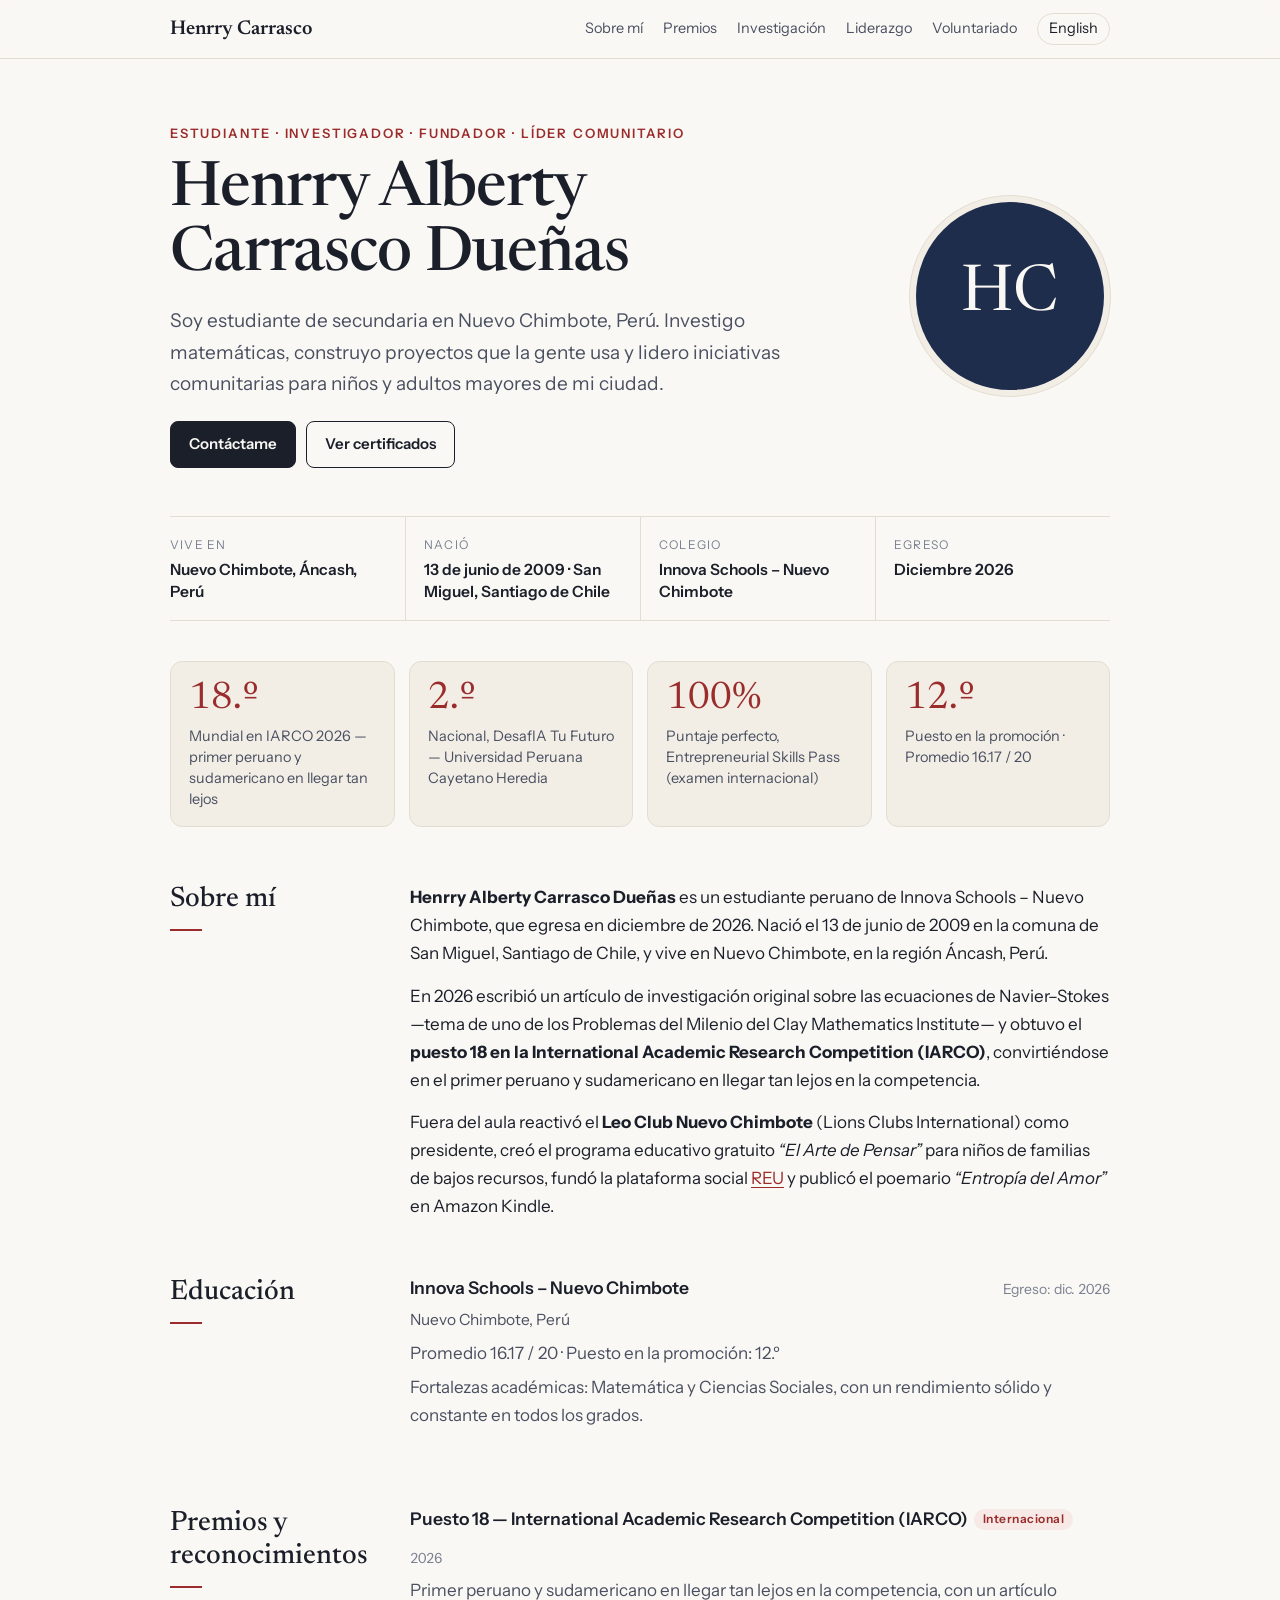
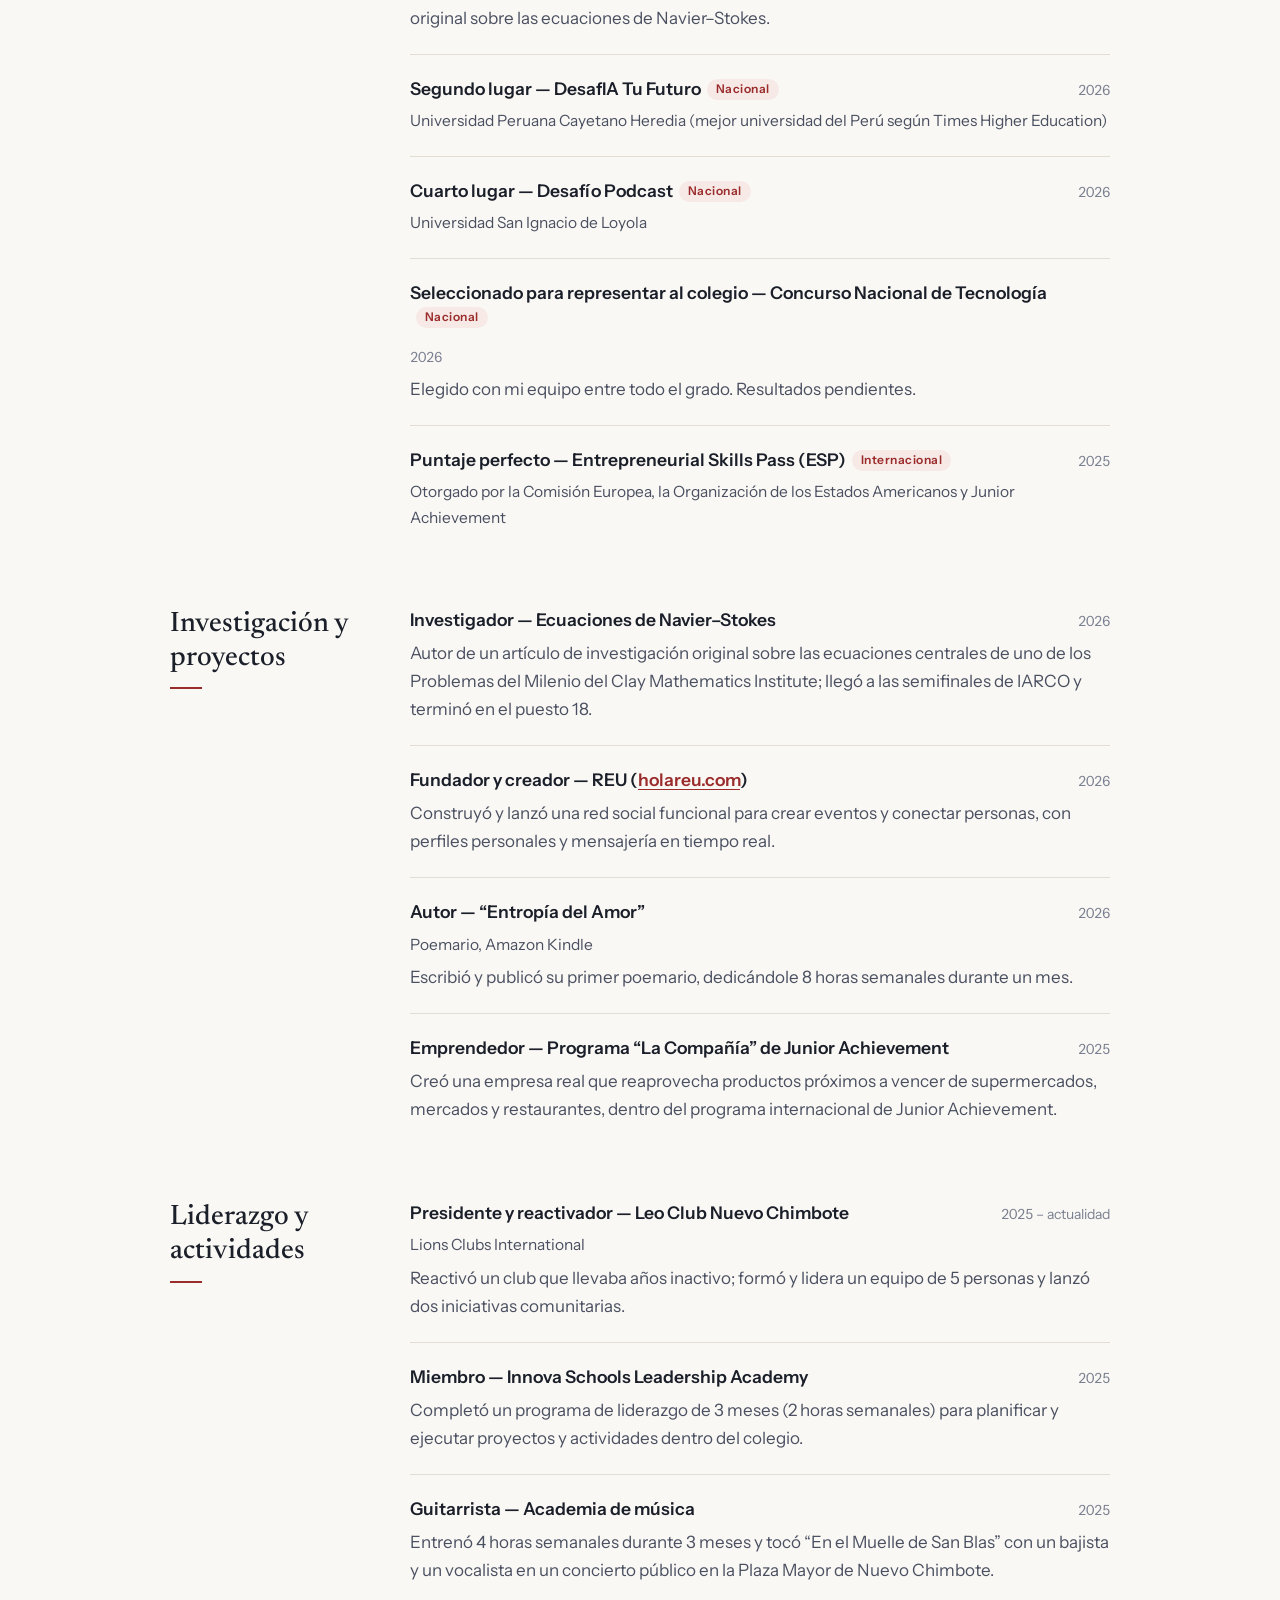
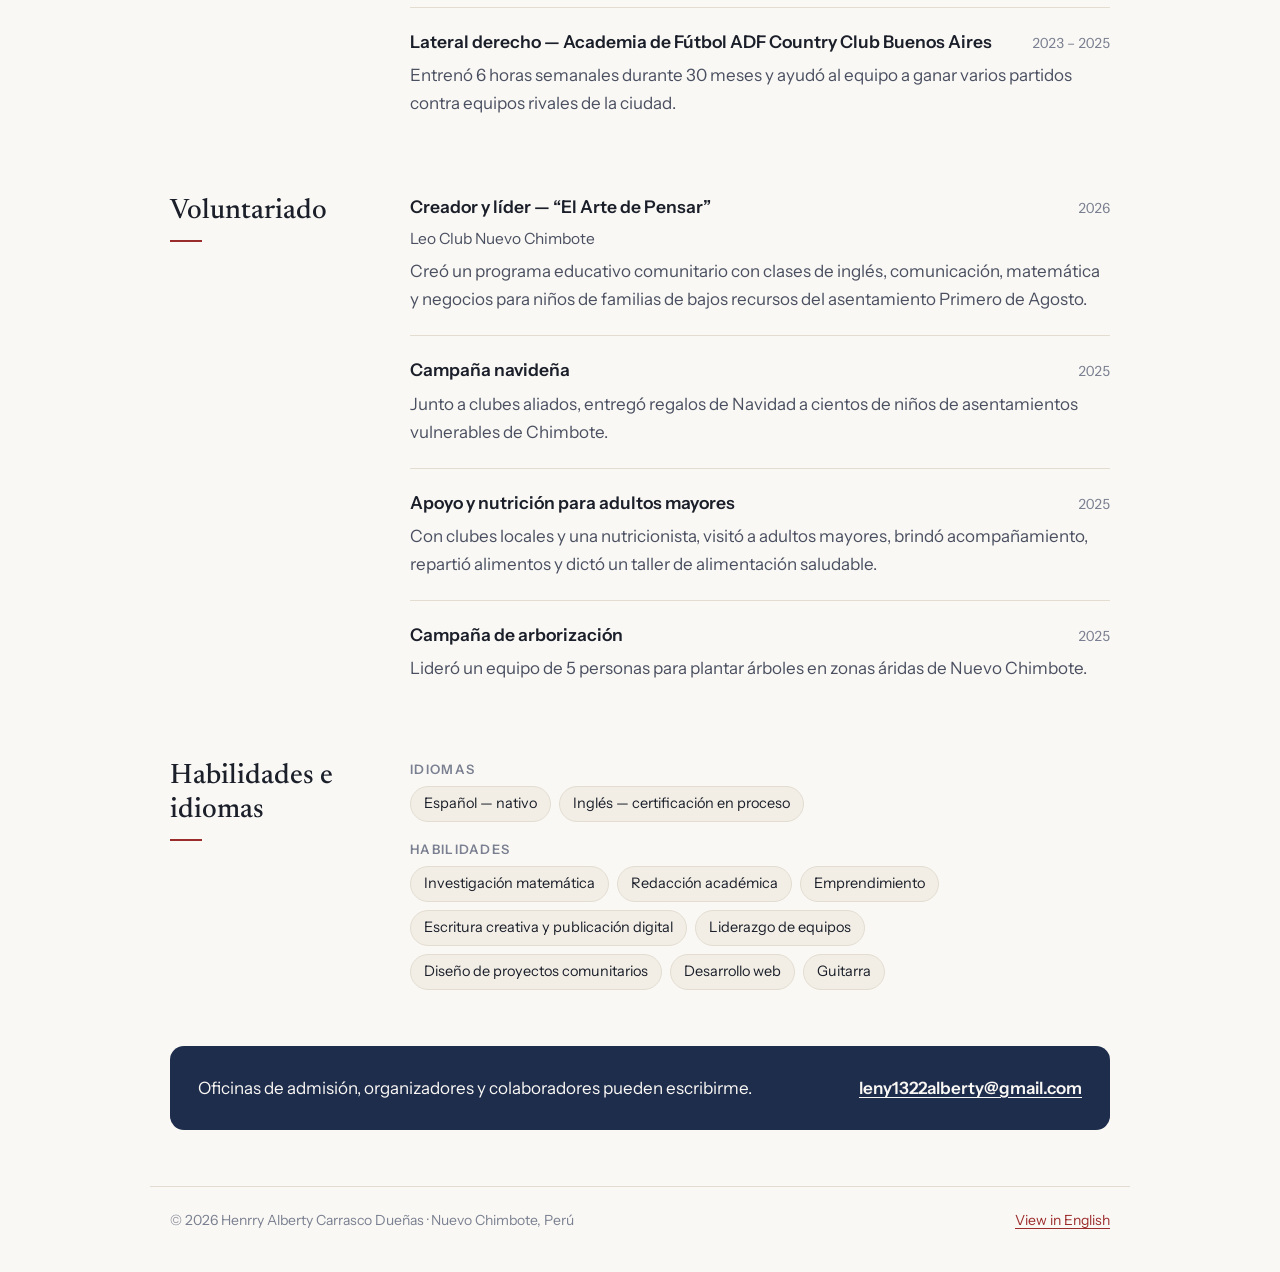
==== es/index.html @ 10cf811c "Add files via upload" ====
<!doctype html>
<html lang="es">
<head>
  <meta charset="utf-8">
  <meta name="viewport" content="width=device-width, initial-scale=1">
  <title>Henrry Carrasco Dueñas — Estudiante investigador, fundador y líder comunitario | Nuevo Chimbote, Perú</title>
  <meta name="description" content="Web oficial de Henrry Alberty Carrasco Dueñas, estudiante de Nuevo Chimbote, Perú: puesto 18 en IARCO 2026, segundo lugar en DesafIA Tu Futuro (UPCH), presidente del Leo Club Nuevo Chimbote, fundador de REU y autor de “Entropía del Amor”.">
  <meta name="author" content="Henrry Alberty Carrasco Dueñas">
  <link rel="canonical" href="https://henrrycarrasco.me/es/">
  <link rel="alternate" hreflang="en" href="https://henrrycarrasco.me/">
  <link rel="alternate" hreflang="es" href="https://henrrycarrasco.me/es/">
  <link rel="alternate" hreflang="x-default" href="https://henrrycarrasco.me/">
  <link rel="icon" href="../favicon.svg" type="image/svg+xml">
  <meta name="theme-color" content="#1f2d4d">

  <meta property="og:type" content="profile">
  <meta property="og:title" content="Henrry Carrasco Dueñas">
  <meta property="og:description" content="Estudiante investigador, fundador y líder comunitario de Nuevo Chimbote, Perú.">
  <meta property="og:url" content="https://henrrycarrasco.me/es/">
  <meta property="og:locale" content="es_PE">
  <meta property="og:locale:alternate" content="en_US">
  <meta property="profile:first_name" content="Henrry">
  <meta property="profile:last_name" content="Carrasco Dueñas">
  <meta name="twitter:card" content="summary">

  <link rel="preconnect" href="https://fonts.googleapis.com">
  <link rel="preconnect" href="https://fonts.gstatic.com" crossorigin>
  <link href="https://fonts.googleapis.com/css2?family=Instrument+Sans:wght@400;600&family=Newsreader:opsz,wght@6..72,400;6..72,500;6..72,600&display=swap" rel="stylesheet">
  <link rel="stylesheet" href="../styles.css">

  <script type="application/ld+json">
  {
    "@context": "https://schema.org",
    "@type": "ProfilePage",
    "url": "https://henrrycarrasco.me/es/",
    "inLanguage": "es",
    "mainEntity": { "@id": "https://henrrycarrasco.me/#person" }
  }
  </script>
</head>
<body>

<header class="topbar">
  <div class="wrap">
    <a class="brand" href="#top">Henrry Carrasco</a>
    <nav class="nav" aria-label="Secciones">
      <a class="sec" href="#sobre-mi">Sobre mí</a>
      <a class="sec" href="#premios">Premios</a>
      <a class="sec" href="#investigacion">Investigación</a>
      <a class="sec" href="#liderazgo">Liderazgo</a>
      <a class="sec" href="#servicio">Voluntariado</a>
      <a class="lang" href="../" hreflang="en" lang="en">English</a>
    </nav>
  </div>
</header>

<main id="top">
  <div class="wrap">

    <section class="hero">
      <div class="hero-grid">
        <div>
          <p class="eyebrow">Estudiante · Investigador · Fundador · Líder comunitario</p>
          <h1>Henrry Alberty Carrasco&nbsp;Dueñas</h1>
          <p class="lede">Soy estudiante de secundaria en Nuevo Chimbote, Perú. Investigo matemáticas, construyo proyectos que la gente usa y lidero iniciativas comunitarias para niños y adultos mayores de mi ciudad.</p>
          <div class="cta">
            <a class="btn primary" href="mailto:leny1322alberty@gmail.com">Contáctame</a>
            <a class="btn" href="https://drive.google.com/drive/folders/1dyShgl2RvYfuee-PFM-ippFlacU6unIr?usp=sharing" target="_blank" rel="noopener">Ver certificados</a>
          </div>
        </div>
        <div class="portrait" aria-hidden="true">HC</div>
      </div>
    </section>

    <dl class="facts">
      <div class="fact"><dt>Vive en</dt><dd>Nuevo Chimbote, Áncash, Perú</dd></div>
      <div class="fact"><dt>Nació</dt><dd>13 de junio de 2009 · San Miguel, Santiago de Chile</dd></div>
      <div class="fact"><dt>Colegio</dt><dd>Innova Schools – Nuevo Chimbote</dd></div>
      <div class="fact"><dt>Egreso</dt><dd>Diciembre 2026</dd></div>
    </dl>

    <div class="highlights">
      <div class="hl"><div class="num">18.º</div><p>Mundial en IARCO 2026 — primer peruano y sudamericano en llegar tan lejos</p></div>
      <div class="hl"><div class="num">2.º</div><p>Nacional, DesafIA Tu Futuro — Universidad Peruana Cayetano Heredia</p></div>
      <div class="hl"><div class="num">100%</div><p>Puntaje perfecto, Entrepreneurial Skills Pass (examen internacional)</p></div>
      <div class="hl"><div class="num">12.º</div><p>Puesto en la promoción · Promedio 16.17 / 20</p></div>
    </div>

    <section class="block" id="sobre-mi">
      <div class="block-head">
        <h2>Sobre mí</h2>
        <div class="about">
          <p><strong>Henrry Alberty Carrasco Dueñas</strong> es un estudiante peruano de Innova Schools – Nuevo Chimbote, que egresa en diciembre de 2026. Nació el 13 de junio de 2009 en la comuna de San Miguel, Santiago de Chile, y vive en Nuevo Chimbote, en la región Áncash, Perú.</p>
          <p>En 2026 escribió un artículo de investigación original sobre las ecuaciones de Navier–Stokes —tema de uno de los Problemas del Milenio del Clay Mathematics Institute— y obtuvo el <strong>puesto 18 en la International Academic Research Competition (IARCO)</strong>, convirtiéndose en el primer peruano y sudamericano en llegar tan lejos en la competencia.</p>
          <p>Fuera del aula reactivó el <strong>Leo Club Nuevo Chimbote</strong> (Lions Clubs International) como presidente, creó el programa educativo gratuito <em>“El Arte de Pensar”</em> para niños de familias de bajos recursos, fundó la plataforma social <a href="https://holareu.com" target="_blank" rel="noopener">REU</a> y publicó el poemario <em>“Entropía del Amor”</em> en Amazon Kindle.</p>
        </div>
      </div>
    </section>

    <section class="block" id="educacion">
      <div class="block-head">
        <h2>Educación</h2>
        <ul class="items">
          <li class="item">
            <div class="item-top"><h3>Innova Schools – Nuevo Chimbote</h3><span class="when">Egreso: dic. 2026</span></div>
            <p class="org">Nuevo Chimbote, Perú</p>
            <p>Promedio 16.17 / 20 · Puesto en la promoción: 12.º</p>
            <p>Fortalezas académicas: Matemática y Ciencias Sociales, con un rendimiento sólido y constante en todos los grados.</p>
          </li>
        </ul>
      </div>
    </section>

    <section class="block" id="premios">
      <div class="block-head">
        <h2>Premios y reconocimientos</h2>
        <ul class="items">
          <li class="item">
            <div class="item-top"><h3>Puesto 18 — International Academic Research Competition (IARCO)<span class="tag">Internacional</span></h3><span class="when">2026</span></div>
            <p>Primer peruano y sudamericano en llegar tan lejos en la competencia, con un artículo original sobre las ecuaciones de Navier–Stokes.</p>
          </li>
          <li class="item">
            <div class="item-top"><h3>Segundo lugar — DesafIA Tu Futuro<span class="tag">Nacional</span></h3><span class="when">2026</span></div>
            <p class="org">Universidad Peruana Cayetano Heredia (mejor universidad del Perú según Times Higher Education)</p>
          </li>
          <li class="item">
            <div class="item-top"><h3>Cuarto lugar — Desafío Podcast<span class="tag">Nacional</span></h3><span class="when">2026</span></div>
            <p class="org">Universidad San Ignacio de Loyola</p>
          </li>
          <li class="item">
            <div class="item-top"><h3>Seleccionado para representar al colegio — Concurso Nacional de Tecnología<span class="tag">Nacional</span></h3><span class="when">2026</span></div>
            <p>Elegido con mi equipo entre todo el grado. Resultados pendientes.</p>
          </li>
          <li class="item">
            <div class="item-top"><h3>Puntaje perfecto — Entrepreneurial Skills Pass (ESP)<span class="tag">Internacional</span></h3><span class="when">2025</span></div>
            <p class="org">Otorgado por la Comisión Europea, la Organización de los Estados Americanos y Junior Achievement</p>
          </li>
        </ul>
      </div>
    </section>

    <section class="block" id="investigacion">
      <div class="block-head">
        <h2>Investigación y proyectos</h2>
        <ul class="items">
          <li class="item">
            <div class="item-top"><h3>Investigador — Ecuaciones de Navier–Stokes</h3><span class="when">2026</span></div>
            <p>Autor de un artículo de investigación original sobre las ecuaciones centrales de uno de los Problemas del Milenio del Clay Mathematics Institute; llegó a las semifinales de IARCO y terminó en el puesto 18.</p>
          </li>
          <li class="item">
            <div class="item-top"><h3>Fundador y creador — REU (<a href="https://holareu.com" target="_blank" rel="noopener">holareu.com</a>)</h3><span class="when">2026</span></div>
            <p>Construyó y lanzó una red social funcional para crear eventos y conectar personas, con perfiles personales y mensajería en tiempo real.</p>
          </li>
          <li class="item">
            <div class="item-top"><h3>Autor — “Entropía del Amor”</h3><span class="when">2026</span></div>
            <p class="org">Poemario, Amazon Kindle</p>
            <p>Escribió y publicó su primer poemario, dedicándole 8 horas semanales durante un mes.</p>
          </li>
          <li class="item">
            <div class="item-top"><h3>Emprendedor — Programa “La Compañía” de Junior Achievement</h3><span class="when">2025</span></div>
            <p>Creó una empresa real que reaprovecha productos próximos a vencer de supermercados, mercados y restaurantes, dentro del programa internacional de Junior Achievement.</p>
          </li>
        </ul>
      </div>
    </section>

    <section class="block" id="liderazgo">
      <div class="block-head">
        <h2>Liderazgo y actividades</h2>
        <ul class="items">
          <li class="item">
            <div class="item-top"><h3>Presidente y reactivador — Leo Club Nuevo Chimbote</h3><span class="when">2025 – actualidad</span></div>
            <p class="org">Lions Clubs International</p>
            <p>Reactivó un club que llevaba años inactivo; formó y lidera un equipo de 5 personas y lanzó dos iniciativas comunitarias.</p>
          </li>
          <li class="item">
            <div class="item-top"><h3>Miembro — Innova Schools Leadership Academy</h3><span class="when">2025</span></div>
            <p>Completó un programa de liderazgo de 3 meses (2 horas semanales) para planificar y ejecutar proyectos y actividades dentro del colegio.</p>
          </li>
          <li class="item">
            <div class="item-top"><h3>Guitarrista — Academia de música</h3><span class="when">2025</span></div>
            <p>Entrenó 4 horas semanales durante 3 meses y tocó “En el Muelle de San Blas” con un bajista y un vocalista en un concierto público en la Plaza Mayor de Nuevo Chimbote.</p>
          </li>
          <li class="item">
            <div class="item-top"><h3>Lateral derecho — Academia de Fútbol ADF Country Club Buenos Aires</h3><span class="when">2023 – 2025</span></div>
            <p>Entrenó 6 horas semanales durante 30 meses y ayudó al equipo a ganar varios partidos contra equipos rivales de la ciudad.</p>
          </li>
        </ul>
      </div>
    </section>

    <section class="block" id="servicio">
      <div class="block-head">
        <h2>Voluntariado</h2>
        <ul class="items">
          <li class="item">
            <div class="item-top"><h3>Creador y líder — “El Arte de Pensar”</h3><span class="when">2026</span></div>
            <p class="org">Leo Club Nuevo Chimbote</p>
            <p>Creó un programa educativo comunitario con clases de inglés, comunicación, matemática y negocios para niños de familias de bajos recursos del asentamiento Primero de Agosto.</p>
          </li>
          <li class="item">
            <div class="item-top"><h3>Campaña navideña</h3><span class="when">2025</span></div>
            <p>Junto a clubes aliados, entregó regalos de Navidad a cientos de niños de asentamientos vulnerables de Chimbote.</p>
          </li>
          <li class="item">
            <div class="item-top"><h3>Apoyo y nutrición para adultos mayores</h3><span class="when">2025</span></div>
            <p>Con clubes locales y una nutricionista, visitó a adultos mayores, brindó acompañamiento, repartió alimentos y dictó un taller de alimentación saludable.</p>
          </li>
          <li class="item">
            <div class="item-top"><h3>Campaña de arborización</h3><span class="when">2025</span></div>
            <p>Lideró un equipo de 5 personas para plantar árboles en zonas áridas de Nuevo Chimbote.</p>
          </li>
        </ul>
      </div>
    </section>

    <section class="block" id="habilidades">
      <div class="block-head">
        <h2>Habilidades e idiomas</h2>
        <div class="skills">
          <div>
            <h3>Idiomas</h3>
            <ul class="chips"><li>Español — nativo</li><li>Inglés — certificación en proceso</li></ul>
          </div>
          <div>
            <h3>Habilidades</h3>
            <ul class="chips">
              <li>Investigación matemática</li><li>Redacción académica</li><li>Emprendimiento</li>
              <li>Escritura creativa y publicación digital</li><li>Liderazgo de equipos</li>
              <li>Diseño de proyectos comunitarios</li><li>Desarrollo web</li><li>Guitarra</li>
            </ul>
          </div>
        </div>
      </div>
    </section>

    <section class="block" id="contacto">
      <div class="contact-card">
        <p>Oficinas de admisión, organizadores y colaboradores pueden escribirme.</p>
        <a href="mailto:leny1322alberty@gmail.com">leny1322alberty@gmail.com</a>
      </div>
    </section>

  </div>
</main>

<footer>
  <div class="wrap">
    <span>© 2026 Henrry Alberty Carrasco Dueñas · Nuevo Chimbote, Perú</span>
    <a href="../" hreflang="en" lang="en">View in English</a>
  </div>
</footer>

</body>
</html>
---- styles.css ----
/* ===== Henrry Carrasco — personal site ===== */
:root {
  --paper: #faf8f4;
  --paper-2: #f2eee6;
  --ink: #1b1f2a;
  --ink-2: #4a5061;
  --ink-3: #7a8091;
  --line: #e3ddd1;
  --accent: #9b2c2c;      /* rojo peruano sobrio */
  --accent-soft: #f6e9e6;
  --navy: #1f2d4d;
  --serif: "Newsreader", Georgia, "Times New Roman", serif;
  --sans: "Instrument Sans", system-ui, -apple-system, "Segoe UI", Roboto, sans-serif;
  --max: 980px;
}

@media (prefers-color-scheme: dark) {
  :root {
    --paper: #14161c;
    --paper-2: #1b1e26;
    --ink: #eceae5;
    --ink-2: #b9bcc6;
    --ink-3: #8a8f9c;
    --line: #2c303b;
    --accent: #e08a7c;
    --accent-soft: #2a1f1f;
    --navy: #c9d3ea;
  }
}

*, *::before, *::after { box-sizing: border-box; }
html { scroll-behavior: smooth; -webkit-text-size-adjust: 100%; }
body {
  margin: 0;
  background: var(--paper);
  color: var(--ink);
  font-family: var(--sans);
  font-size: 17px;
  line-height: 1.65;
}
a { color: var(--accent); text-underline-offset: 3px; }
a:hover { text-decoration-thickness: 2px; }
img { max-width: 100%; display: block; }

.wrap { max-width: var(--max); margin: 0 auto; padding: 0 20px; }

/* ---------- top bar ---------- */
.topbar {
  position: sticky; top: 0; z-index: 10;
  background: color-mix(in srgb, var(--paper) 88%, transparent);
  backdrop-filter: saturate(140%) blur(8px);
  border-bottom: 1px solid var(--line);
}
.topbar .wrap { display: flex; align-items: center; justify-content: space-between; gap: 16px; height: 58px; }
.brand { font-family: var(--serif); font-size: 20px; color: var(--ink); text-decoration: none; font-weight: 600; white-space: nowrap; }
.nav { display: flex; gap: 20px; align-items: center; font-size: 14.5px; }
.nav a { color: var(--ink-2); text-decoration: none; }
.nav a:hover { color: var(--accent); }
.nav .lang { border: 1px solid var(--line); border-radius: 999px; padding: 3px 11px; color: var(--ink); }
@media (max-width: 760px) { .nav .sec { display: none; } }

/* ---------- hero ---------- */
.hero { padding: 64px 0 40px; }
.hero-grid { display: grid; grid-template-columns: 1fr 200px; gap: 40px; align-items: center; }
.eyebrow { font-size: 13px; letter-spacing: .14em; text-transform: uppercase; color: var(--accent); font-weight: 600; margin: 0 0 14px; }
h1 {
  font-family: var(--serif); font-weight: 500;
  font-size: clamp(38px, 6.4vw, 62px); line-height: 1.04;
  margin: 0 0 18px; letter-spacing: -0.015em;
}
.lede { font-size: 19px; color: var(--ink-2); max-width: 36em; margin: 0 0 22px; }
.portrait {
  width: 200px; height: 200px; border-radius: 50%;
  background: var(--navy); color: var(--paper);
  display: grid; place-items: center;
  font-family: var(--serif); font-size: 64px; letter-spacing: .02em;
  overflow: hidden; border: 6px solid var(--paper-2);
  box-shadow: 0 0 0 1px var(--line);
}
.portrait img { width: 100%; height: 100%; object-fit: cover; }
.cta { display: flex; flex-wrap: wrap; gap: 10px; }
.btn {
  display: inline-flex; align-items: center; gap: 8px;
  padding: 10px 18px; border-radius: 8px; font-size: 15px; font-weight: 600;
  text-decoration: none; border: 1px solid var(--ink); color: var(--ink);
}
.btn.primary { background: var(--ink); color: var(--paper); }
.btn:hover { text-decoration: none; opacity: .88; }
@media (max-width: 760px) {
  .hero { padding: 36px 0 24px; }
  .hero-grid { grid-template-columns: 1fr; gap: 24px; }
  .portrait { width: 120px; height: 120px; font-size: 40px; order: -1; }
}

/* ---------- facts strip ---------- */
.facts {
  display: grid; grid-template-columns: repeat(4, 1fr);
  border-top: 1px solid var(--line); border-bottom: 1px solid var(--line);
  margin: 8px 0 0;
}
.fact { padding: 18px 16px 18px 0; }
.fact + .fact { padding-left: 18px; border-left: 1px solid var(--line); }
.fact dt { font-size: 12px; letter-spacing: .1em; text-transform: uppercase; color: var(--ink-3); margin-bottom: 4px; }
.fact dd { margin: 0; font-weight: 600; font-size: 15.5px; line-height: 1.4; }
@media (max-width: 760px) {
  .facts { grid-template-columns: 1fr 1fr; }
  .fact:nth-child(3) { padding-left: 0; border-left: 0; }
  .fact:nth-child(n+3) { border-top: 1px solid var(--line); }
}

/* ---------- highlights ---------- */
.highlights { display: grid; grid-template-columns: repeat(4, 1fr); gap: 14px; margin: 40px 0 8px; }
.hl {
  background: var(--paper-2); border: 1px solid var(--line); border-radius: 12px;
  padding: 18px 18px 16px;
}
.hl .num { font-family: var(--serif); font-size: 38px; line-height: 1; color: var(--accent); margin-bottom: 8px; }
.hl p { margin: 0; font-size: 14.5px; color: var(--ink-2); line-height: 1.45; }
@media (max-width: 760px) { .highlights { grid-template-columns: 1fr 1fr; } }

/* ---------- sections ---------- */
section.block { padding: 48px 0 8px; scroll-margin-top: 70px; }
.block-head { display: grid; grid-template-columns: 200px 1fr; gap: 40px; }
h2 {
  font-family: var(--serif); font-weight: 500; font-size: 28px; line-height: 1.2;
  margin: 0; position: relative;
}
h2::after { content: ""; display: block; width: 32px; height: 2px; background: var(--accent); margin-top: 12px; }
@media (max-width: 760px) {
  section.block { padding-top: 36px; }
  .block-head { grid-template-columns: 1fr; gap: 18px; }
}

.about p { margin: 0 0 14px; color: var(--ink); }
.about p:last-child { margin-bottom: 0; }

.items { list-style: none; margin: 0; padding: 0; }
.item { padding: 0 0 22px; margin: 0 0 22px; border-bottom: 1px solid var(--line); }
.item:last-child { border-bottom: 0; margin-bottom: 0; }
.item-top { display: flex; justify-content: space-between; gap: 16px; align-items: baseline; flex-wrap: wrap; }
h3 { font-size: 17.5px; margin: 0; font-weight: 600; line-height: 1.4; }
.when { font-size: 14px; color: var(--ink-3); white-space: nowrap; font-variant-numeric: tabular-nums; }
.org { color: var(--ink-2); font-size: 15.5px; margin: 2px 0 6px; }
.item p { margin: 6px 0 0; color: var(--ink-2); }
.tag {
  display: inline-block; font-size: 12px; font-weight: 600; letter-spacing: .04em;
  padding: 2px 9px; border-radius: 999px; background: var(--accent-soft); color: var(--accent);
  margin-left: 6px; vertical-align: 2px;
}

.skills { display: grid; gap: 18px; }
.skills h3 { font-size: 13px; letter-spacing: .1em; text-transform: uppercase; color: var(--ink-3); font-weight: 600; margin-bottom: 8px; }
.chips { display: flex; flex-wrap: wrap; gap: 8px; margin: 0; padding: 0; list-style: none; }
.chips li { border: 1px solid var(--line); border-radius: 999px; padding: 5px 13px; font-size: 14.5px; background: var(--paper-2); }

/* ---------- contact / footer ---------- */
.contact-card {
  background: var(--navy); color: var(--paper); border-radius: 14px;
  padding: 28px; display: flex; justify-content: space-between; align-items: center; gap: 20px; flex-wrap: wrap;
}
.contact-card p { margin: 0; font-size: 17px; }
.contact-card a { color: var(--paper); font-weight: 600; }
@media (prefers-color-scheme: dark) {
  .contact-card { background: var(--paper-2); color: var(--ink); border: 1px solid var(--line); }
  .contact-card a { color: var(--accent); }
}

footer { padding: 48px 0 40px; color: var(--ink-3); font-size: 14px; }
footer .wrap { display: flex; justify-content: space-between; gap: 16px; flex-wrap: wrap; border-top: 1px solid var(--line); padding-top: 22px; }

@media print {
  .topbar, .cta, footer { display: none; }
  body { background: #fff; color: #000; font-size: 12pt; }
  section.block { padding-top: 18px; break-inside: avoid; }
}
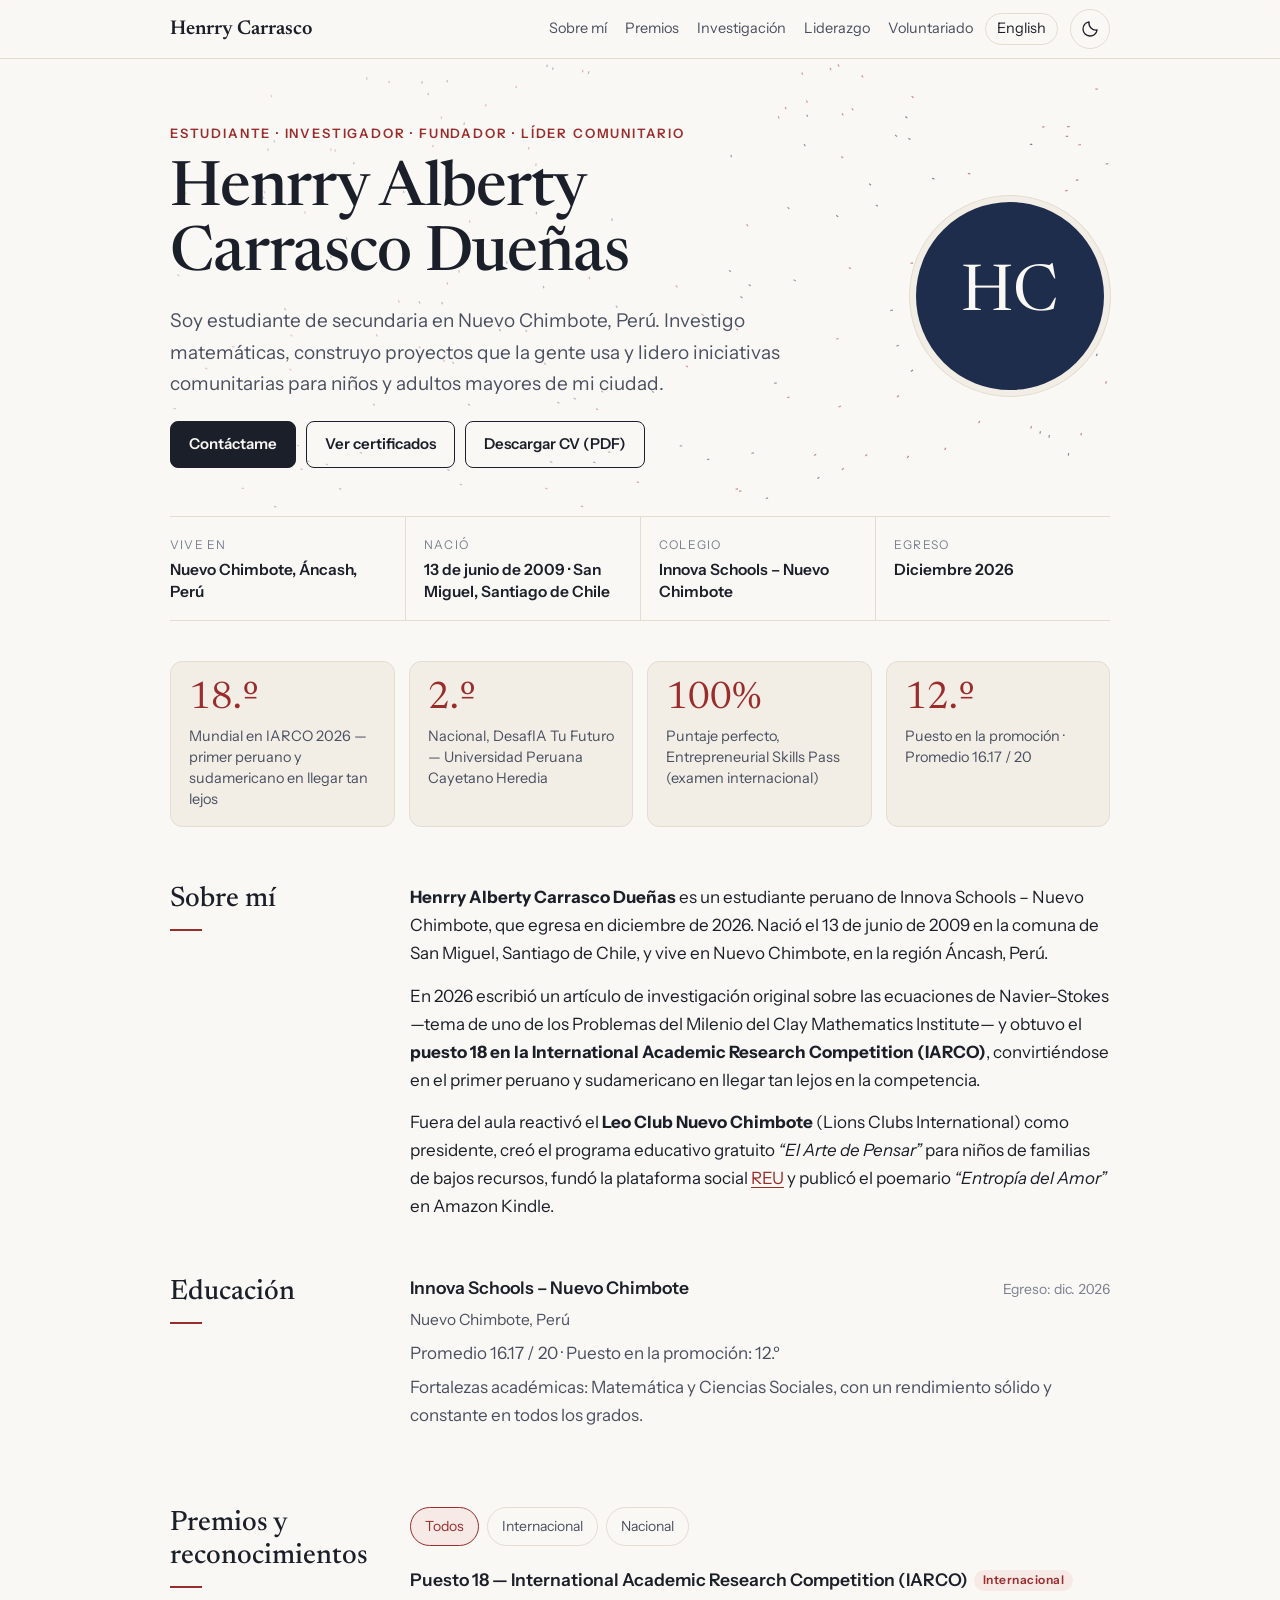
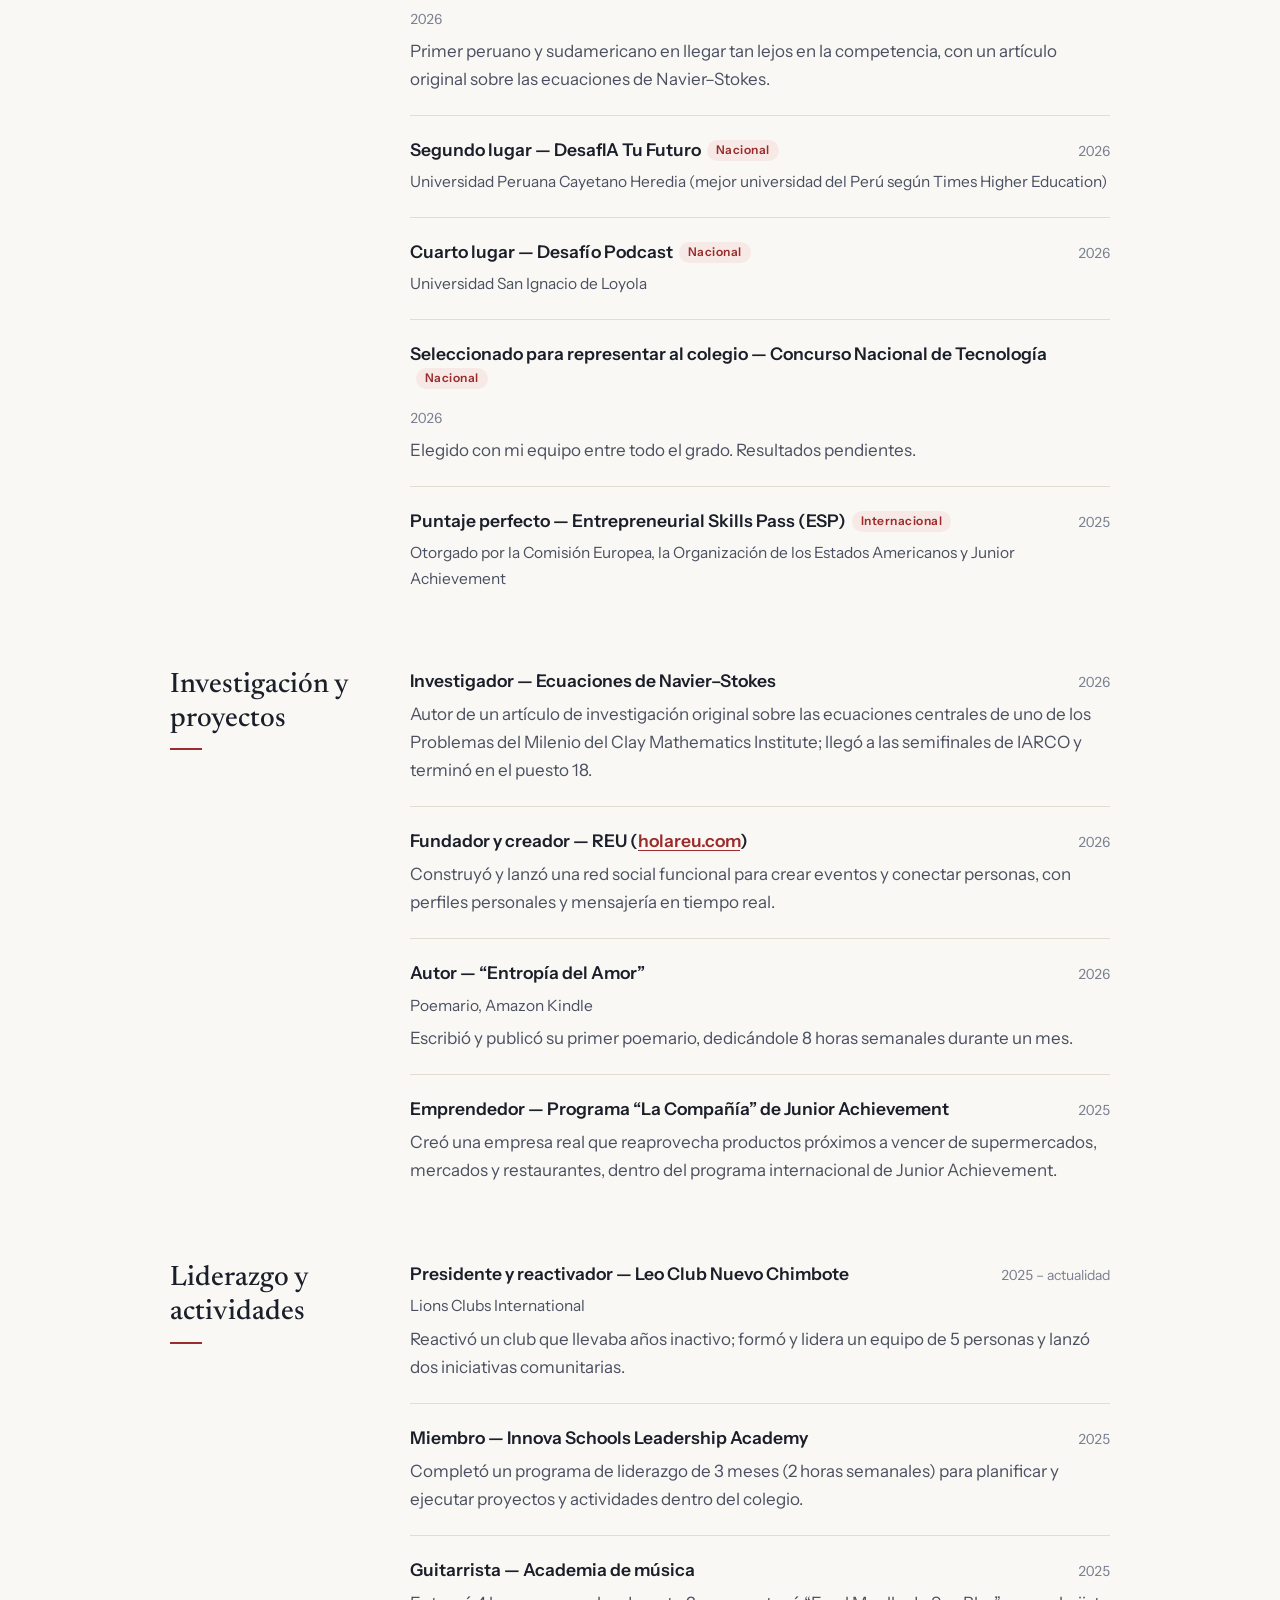
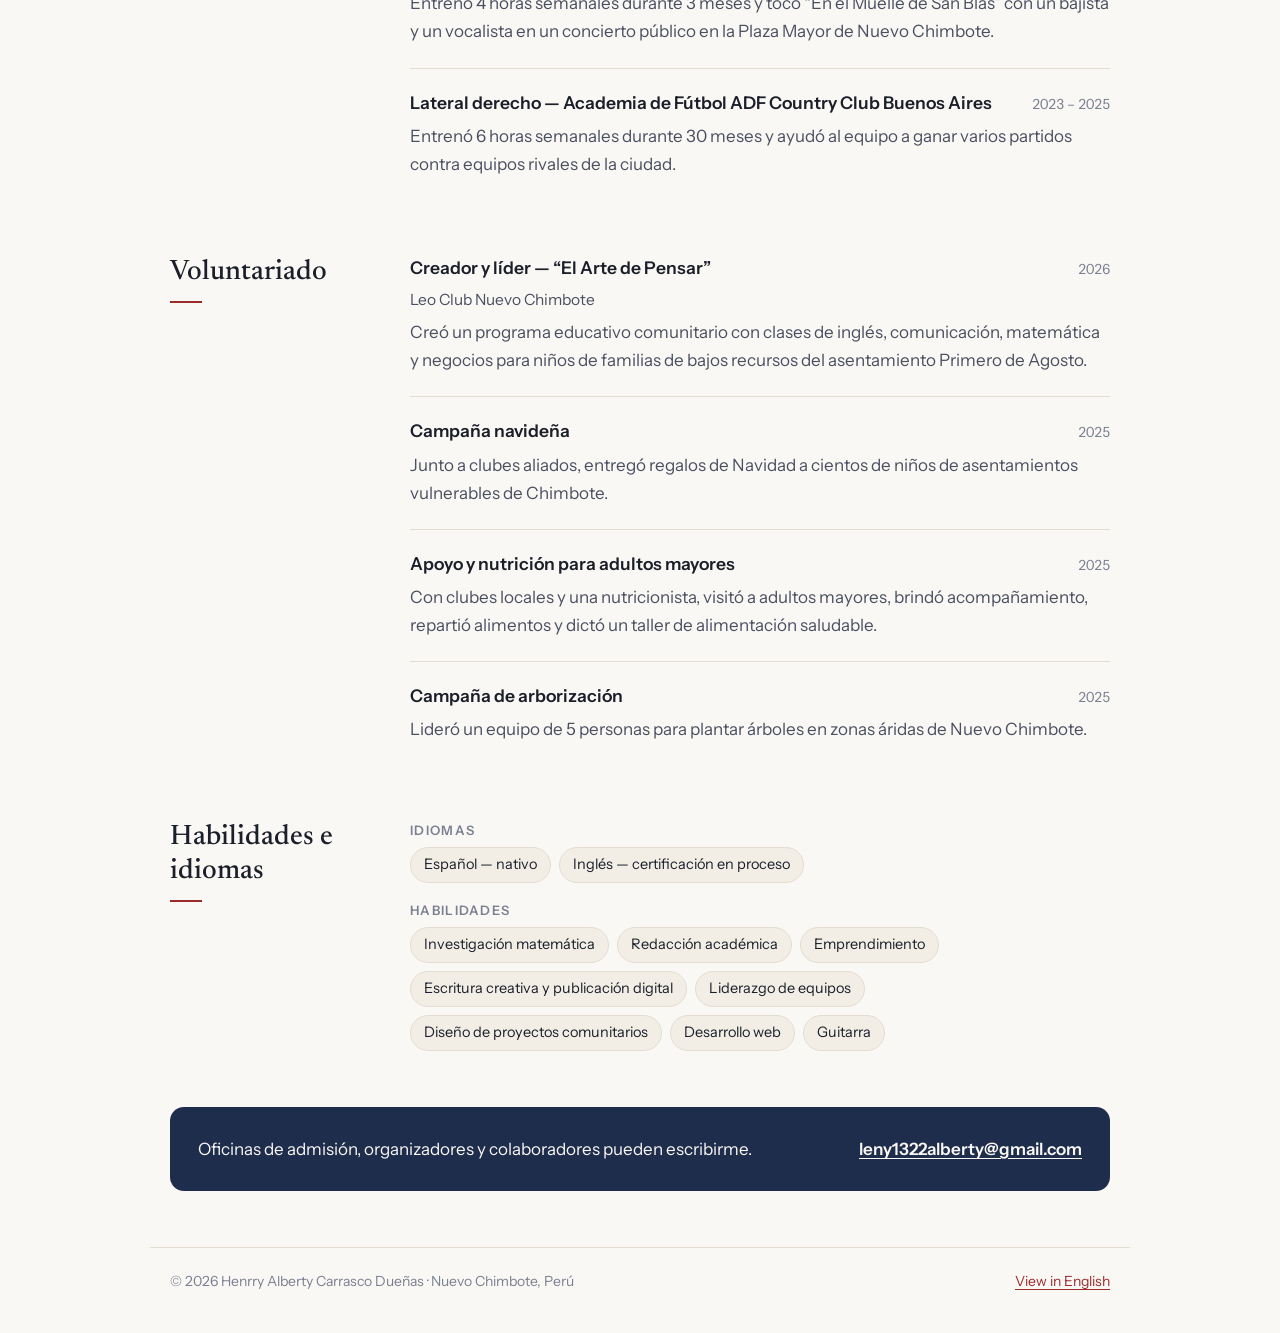
==== commit 1de715f1: "Add files via upload" ====
--- a/es/index.html
+++ b/es/index.html
@@ -23,10 +23,21 @@
   <meta property="profile:last_name" content="Carrasco Dueñas">
   <meta name="twitter:card" content="summary">
 
+  <!-- Apply the saved theme before paint; storage may be unavailable. -->
+  <script>
+    try {
+      var savedTheme = localStorage.getItem('theme');
+      if (savedTheme === 'light' || savedTheme === 'dark') {
+        document.documentElement.dataset.theme = savedTheme;
+      }
+    } catch (error) { /* Use the system theme when storage is unavailable. */ }
+    document.documentElement.classList.add('js');
+  </script>
   <link rel="preconnect" href="https://fonts.googleapis.com">
   <link rel="preconnect" href="https://fonts.gstatic.com" crossorigin>
   <link href="https://fonts.googleapis.com/css2?family=Instrument+Sans:wght@400;600&family=Newsreader:opsz,wght@6..72,400;6..72,500;6..72,600&display=swap" rel="stylesheet">
   <link rel="stylesheet" href="../styles.css">
+  <script src="../main.js" defer></script>
 
   <script type="application/ld+json">
   {
@@ -39,17 +50,27 @@
   </script>
 </head>
 <body>
+<div class="scroll-progress" aria-hidden="true"></div>
 
 <header class="topbar">
   <div class="wrap">
     <a class="brand" href="#top">Henrry Carrasco</a>
     <nav class="nav" aria-label="Secciones">
-      <a class="sec" href="#sobre-mi">Sobre mí</a>
-      <a class="sec" href="#premios">Premios</a>
-      <a class="sec" href="#investigacion">Investigación</a>
-      <a class="sec" href="#liderazgo">Liderazgo</a>
-      <a class="sec" href="#servicio">Voluntariado</a>
+      <div class="nav-sections" id="nav-sections">
+        <a class="sec" href="#sobre-mi">Sobre mí</a>
+        <a class="sec" href="#premios">Premios</a>
+        <a class="sec" href="#investigacion">Investigación</a>
+        <a class="sec" href="#liderazgo">Liderazgo</a>
+        <a class="sec" href="#servicio">Voluntariado</a>
+      </div>
       <a class="lang" href="../" hreflang="en" lang="en">English</a>
+      <button class="icon-button theme-toggle" type="button" aria-label="Cambiar tema" hidden>
+        <svg class="theme-sun" viewBox="0 0 24 24" aria-hidden="true" focusable="false"><circle cx="12" cy="12" r="4"/><path d="M12 2v2m0 16v2M2 12h2m16 0h2M5 5l1.5 1.5m11 11L19 19M5 19l1.5-1.5m11-11L19 5"/></svg>
+        <svg class="theme-moon" viewBox="0 0 24 24" aria-hidden="true" focusable="false"><path d="M20.5 13.2A8.5 8.5 0 0 1 10.8 3.5a8.5 8.5 0 1 0 9.7 9.7Z"/></svg>
+      </button>
+      <button class="icon-button menu-toggle" type="button" aria-label="Abrir menú" aria-expanded="false" aria-controls="nav-sections" hidden>
+        <svg viewBox="0 0 24 24" aria-hidden="true" focusable="false"><path class="menu-lines" d="M4 6h16M4 12h16M4 18h16"/><path class="menu-close" d="m6 6 12 12M6 18 18 6"/></svg>
+      </button>
     </nav>
   </div>
 </header>
@@ -58,6 +79,7 @@
   <div class="wrap">
 
     <section class="hero">
+      <canvas class="hero-flow" aria-hidden="true"></canvas>
       <div class="hero-grid">
         <div>
           <p class="eyebrow">Estudiante · Investigador · Fundador · Líder comunitario</p>
@@ -66,6 +88,7 @@
           <div class="cta">
             <a class="btn primary" href="mailto:leny1322alberty@gmail.com">Contáctame</a>
             <a class="btn" href="https://drive.google.com/drive/folders/1dyShgl2RvYfuee-PFM-ippFlacU6unIr?usp=sharing" target="_blank" rel="noopener">Ver certificados</a>
+            <button class="btn print-button" type="button" hidden>Descargar CV (PDF)</button>
           </div>
         </div>
         <div class="portrait" aria-hidden="true">HC</div>
@@ -251,5 +274,9 @@
   </div>
 </footer>
 
+<button class="icon-button back-to-top" type="button" aria-label="Volver arriba" hidden>
+  <svg viewBox="0 0 24 24" aria-hidden="true" focusable="false"><path d="m5 12 7-7 7 7M12 5v14"/></svg>
+</button>
+
 </body>
 </html>
--- a/styles.css
+++ b/styles.css
@@ -1,5 +1,6 @@
 /* ===== Henrry Carrasco — personal site ===== */
 :root {
+  color-scheme: light;
   --paper: #faf8f4;
   --paper-2: #f2eee6;
   --ink: #1b1f2a;
@@ -14,8 +15,22 @@
   --max: 980px;
 }
 
+:root[data-theme="dark"] {
+  color-scheme: dark;
+  --paper: #14161c;
+  --paper-2: #1b1e26;
+  --ink: #eceae5;
+  --ink-2: #b9bcc6;
+  --ink-3: #8a8f9c;
+  --line: #2c303b;
+  --accent: #e08a7c;
+  --accent-soft: #2a1f1f;
+  --navy: #c9d3ea;
+}
+
 @media (prefers-color-scheme: dark) {
-  :root {
+  :root:not([data-theme="light"]) {
+    color-scheme: dark;
     --paper: #14161c;
     --paper-2: #1b1e26;
     --ink: #eceae5;
@@ -29,6 +44,7 @@
 }
 
 *, *::before, *::after { box-sizing: border-box; }
+[hidden] { display: none !important; }
 html { scroll-behavior: smooth; -webkit-text-size-adjust: 100%; }
 body {
   margin: 0;
@@ -41,6 +57,11 @@
 a { color: var(--accent); text-underline-offset: 3px; }
 a:hover { text-decoration-thickness: 2px; }
 img { max-width: 100%; display: block; }
+button { font: inherit; cursor: pointer; }
+:focus-visible { outline: 3px solid var(--accent); outline-offset: 4px; }
+/* Let long names and email addresses wrap even at narrow widths or high zoom. */
+.hero-grid > *, .block-head > *, .facts > *, .highlights > * { min-width: 0; }
+h1, h3, .contact-card a, .fact dd { overflow-wrap: anywhere; }
 
 .wrap { max-width: var(--max); margin: 0 auto; padding: 0 20px; }
 
@@ -53,15 +74,60 @@
 }
 .topbar .wrap { display: flex; align-items: center; justify-content: space-between; gap: 16px; height: 58px; }
 .brand { font-family: var(--serif); font-size: 20px; color: var(--ink); text-decoration: none; font-weight: 600; white-space: nowrap; }
-.nav { display: flex; gap: 20px; align-items: center; font-size: 14.5px; }
+.nav, .nav-sections { display: flex; gap: 18px; align-items: center; font-size: 14.5px; }
+.nav { gap: 12px; }
 .nav a { color: var(--ink-2); text-decoration: none; }
 .nav a:hover { color: var(--accent); }
+.nav .sec.active { color: var(--accent); text-decoration: underline; text-decoration-thickness: 2px; text-underline-offset: 6px; }
 .nav .lang { border: 1px solid var(--line); border-radius: 999px; padding: 3px 11px; color: var(--ink); }
-@media (max-width: 760px) { .nav .sec { display: none; } }
+.icon-button {
+  display: inline-grid; place-items: center; flex: 0 0 auto;
+  width: 40px; height: 40px; padding: 9px; border: 1px solid var(--line);
+  border-radius: 50%; background: var(--paper); color: var(--ink);
+}
+.icon-button svg { width: 20px; height: 20px; fill: none; stroke: currentColor; stroke-width: 1.6; stroke-linecap: round; stroke-linejoin: round; }
+.theme-sun, .theme-toggle.is-dark .theme-moon { display: none; }
+.theme-toggle.is-dark .theme-sun { display: block; }
+.menu-toggle, .menu-close { display: none; }
+.menu-toggle[aria-expanded="true"] .menu-lines { display: none; }
+.menu-toggle[aria-expanded="true"] .menu-close { display: block; }
+@media (min-width: 761px) and (max-width: 1000px) {
+  .topbar .wrap { gap: 10px; }
+  .nav, .nav-sections { gap: 10px; font-size: 13px; }
+  .brand { font-size: 18px; }
+  .nav .lang { padding-inline: 8px; }
+}
+@media (max-width: 760px) {
+  .topbar .wrap { gap: 8px; min-height: 58px; height: auto; padding-block: 8px; flex-wrap: wrap; }
+  .brand { font-size: 18px; }
+  .nav { width: 100%; flex-wrap: wrap; gap: 8px; }
+  .nav-sections { flex-wrap: wrap; gap: 8px 16px; }
+  .nav .sec { padding-block: 6px; }
+  .nav.menu-ready { width: auto; flex-wrap: nowrap; gap: 6px; }
+  .nav.menu-ready .nav-sections {
+    display: none; position: absolute; top: 100%; left: 0; right: 0;
+    padding: 12px 20px 18px; background: var(--paper);
+    border-bottom: 1px solid var(--line); box-shadow: 0 12px 20px rgb(0 0 0 / .08);
+    max-height: calc(100dvh - 70px); overflow-y: auto;
+  }
+  .nav.menu-ready.is-open .nav-sections { display: grid; gap: 2px; }
+  .nav.menu-ready .menu-toggle { display: inline-grid; }
+  .nav .lang { padding-inline: 8px; font-size: 13px; }
+}
+@media (max-width: 400px) {
+  .topbar .wrap { padding-inline: 16px; }
+  .brand { font-size: 16px; }
+  .nav .icon-button { width: 36px; height: 36px; padding: 7px; }
+}
 
 /* ---------- hero ---------- */
-.hero { padding: 64px 0 40px; }
-.hero-grid { display: grid; grid-template-columns: 1fr 200px; gap: 40px; align-items: center; }
+.hero { position: relative; isolation: isolate; padding: 64px 0 40px; }
+.hero-flow { position: absolute; inset: 0; width: 100%; height: 100%; pointer-events: none; border-radius: 16px;
+  /* Fade the streamlines out behind the text column so the hero stays legible. */
+  -webkit-mask-image: linear-gradient(100deg, rgba(0,0,0,.35) 0%, rgba(0,0,0,.6) 45%, #000 75%);
+          mask-image: linear-gradient(100deg, rgba(0,0,0,.35) 0%, rgba(0,0,0,.6) 45%, #000 75%);
+  opacity: .6; }
+.hero-grid { position: relative; display: grid; grid-template-columns: minmax(0, 1fr) 200px; gap: 40px; align-items: center; }
 .eyebrow { font-size: 13px; letter-spacing: .14em; text-transform: uppercase; color: var(--accent); font-weight: 600; margin: 0 0 14px; }
 h1 {
   font-family: var(--serif); font-weight: 500;
@@ -83,6 +149,7 @@
   display: inline-flex; align-items: center; gap: 8px;
   padding: 10px 18px; border-radius: 8px; font-size: 15px; font-weight: 600;
   text-decoration: none; border: 1px solid var(--ink); color: var(--ink);
+  background: transparent; line-height: inherit;
 }
 .btn.primary { background: var(--ink); color: var(--paper); }
 .btn:hover { text-decoration: none; opacity: .88; }
@@ -114,7 +181,7 @@
   background: var(--paper-2); border: 1px solid var(--line); border-radius: 12px;
   padding: 18px 18px 16px;
 }
-.hl .num { font-family: var(--serif); font-size: 38px; line-height: 1; color: var(--accent); margin-bottom: 8px; }
+.hl .num { font-family: var(--serif); font-size: 38px; line-height: 1; color: var(--accent); margin-bottom: 8px; font-variant-numeric: tabular-nums; }
 .hl p { margin: 0; font-size: 14.5px; color: var(--ink-2); line-height: 1.45; }
 @media (max-width: 760px) { .highlights { grid-template-columns: 1fr 1fr; } }
 
@@ -135,7 +202,7 @@
 .about p:last-child { margin-bottom: 0; }
 
 .items { list-style: none; margin: 0; padding: 0; }
-.item { padding: 0 0 22px; margin: 0 0 22px; border-bottom: 1px solid var(--line); }
+.item { position: relative; padding: 0 0 22px; margin: 0 0 22px; border-bottom: 1px solid var(--line); }
 .item:last-child { border-bottom: 0; margin-bottom: 0; }
 .item-top { display: flex; justify-content: space-between; gap: 16px; align-items: baseline; flex-wrap: wrap; }
 h3 { font-size: 17.5px; margin: 0; font-weight: 600; line-height: 1.4; }
@@ -160,16 +227,55 @@
 }
 .contact-card p { margin: 0; font-size: 17px; }
 .contact-card a { color: var(--paper); font-weight: 600; }
+:root[data-theme="dark"] .contact-card { background: var(--paper-2); color: var(--ink); border: 1px solid var(--line); }
+:root[data-theme="dark"] .contact-card a { color: var(--accent); }
 @media (prefers-color-scheme: dark) {
-  .contact-card { background: var(--paper-2); color: var(--ink); border: 1px solid var(--line); }
-  .contact-card a { color: var(--accent); }
+  :root:not([data-theme="light"]) .contact-card { background: var(--paper-2); color: var(--ink); border: 1px solid var(--line); }
+  :root:not([data-theme="light"]) .contact-card a { color: var(--accent); }
 }
 
 footer { padding: 48px 0 40px; color: var(--ink-3); font-size: 14px; }
 footer .wrap { display: flex; justify-content: space-between; gap: 16px; flex-wrap: wrap; border-top: 1px solid var(--line); padding-top: 22px; }
 
+/* ---------- progressive enhancements ---------- */
+.scroll-progress { position: fixed; inset: 0 0 auto; z-index: 30; height: 3px; background: var(--accent); transform: scaleX(0); transform-origin: left; pointer-events: none; }
+.back-to-top { position: fixed; right: max(16px, env(safe-area-inset-right)); bottom: max(16px, env(safe-area-inset-bottom)); z-index: 9; width: 44px; height: 44px; box-shadow: 0 4px 18px rgb(0 0 0 / .12); }
+.awards-content { min-width: 0; }
+.award-filters { display: flex; flex-wrap: wrap; gap: 8px; margin-bottom: 22px; }
+.filter-chip { border: 1px solid var(--line); border-radius: 999px; padding: 8px 14px; background: var(--paper); color: var(--ink-2); font-size: 14px; line-height: 1.5; }
+.filter-chip[aria-pressed="true"] { border-color: var(--accent); background: var(--accent-soft); color: var(--accent); }
+.sr-only { position: absolute; width: 1px; height: 1px; padding: 0; margin: -1px; overflow: hidden; clip-path: inset(50%); white-space: nowrap; border: 0; }
+/* Pending states are added only after an observer has been set up in main.js. */
+html.js .reveal { transition: opacity 500ms ease, transform 500ms ease; transition-delay: var(--reveal-delay, 0ms); }
+html.js .reveal-pending { opacity: 0; transform: translateY(14px); }
+html.js .reveal-pending:focus-within { opacity: 1; transform: none; }
+@media (hover: hover) {
+  .hl { transition: transform 200ms ease, box-shadow 200ms ease; }
+  .hl:hover { transform: translateY(-3px); box-shadow: 0 8px 22px rgb(0 0 0 / .08); }
+  .item::before { content: ""; position: absolute; left: -12px; top: 2px; bottom: 22px; width: 3px; border-radius: 2px; background: var(--accent); opacity: 0; transition: opacity 200ms ease; }
+  .item:hover::before { opacity: .65; }
+  .icon-button:hover, .filter-chip:hover { border-color: var(--accent); }
+}
+@media (prefers-reduced-motion: reduce) {
+  html { scroll-behavior: auto; }
+  .hero-flow { display: none; }
+  .item, .hl, .fact, .about p, html.js .reveal, html.js .reveal-pending { opacity: 1; transform: none; transition: none; }
+  .hl, .item::before { transition: none; }
+  .hl:hover { transform: none; }
+}
+
 @media print {
-  .topbar, .cta, footer { display: none; }
+  :root { color-scheme: light; }
+  .topbar, .cta, footer, .hero-flow, .scroll-progress, .theme-toggle, .menu-toggle,
+  .nav-sections, .award-filters, .filter-status, .back-to-top { display: none !important; }
   body { background: #fff; color: #000; font-size: 12pt; }
+  .item, .hl, .fact, .about p, html.js .reveal, html.js .reveal-pending { opacity: 1 !important; transform: none !important; transition: none !important; }
+  .item[hidden] { display: block !important; }
+  .hero, .hero-grid { position: static; }
+  .hero { padding-top: 0; }
+  .hl, .contact-card { background: #fff !important; color: #000 !important; border: 1px solid #ccc !important; box-shadow: none; }
+  .portrait { background: #eee; color: #000; border-color: #ddd; }
+  h1, h2, h3, p, a, dt, dd, .when, .hl .num, .contact-card a { color: #000 !important; }
+  .tag, .chips li { background: #fff; color: #000; border: 1px solid #ccc; }
   section.block { padding-top: 18px; break-inside: avoid; }
 }
